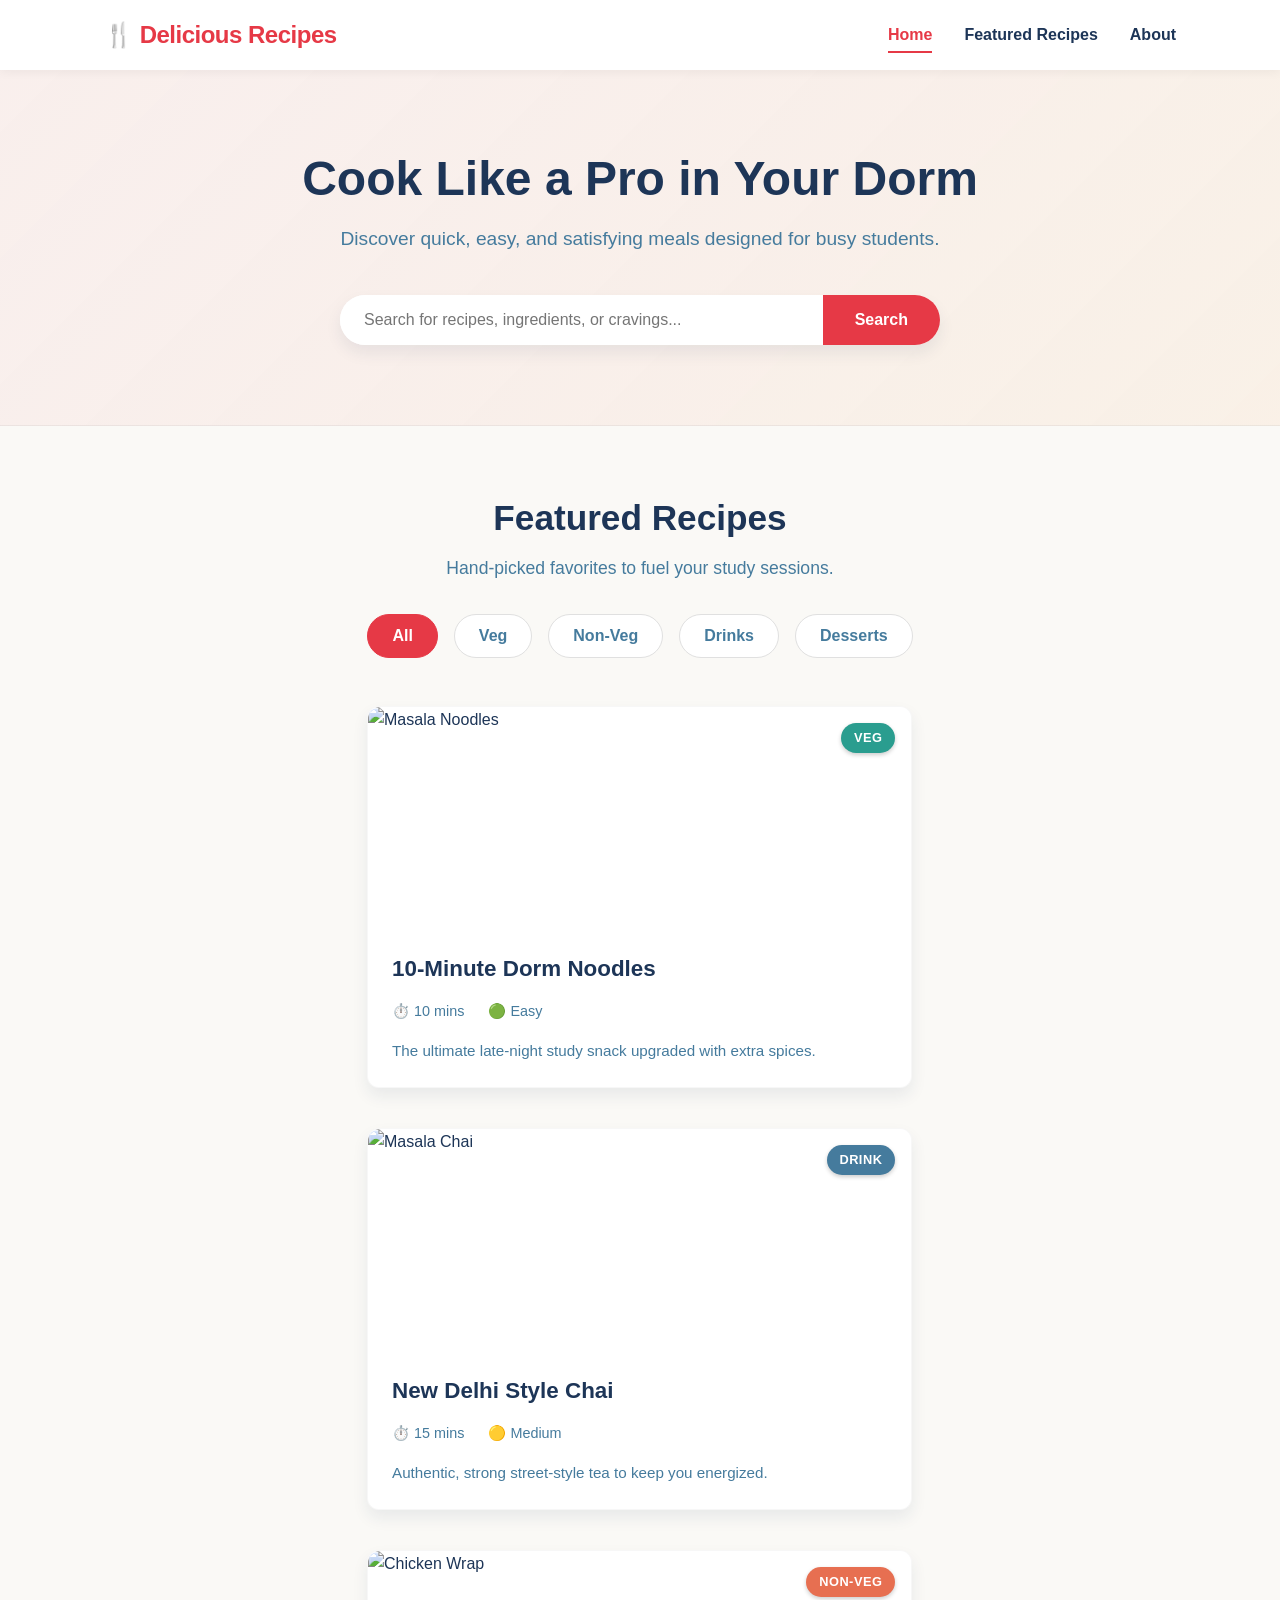
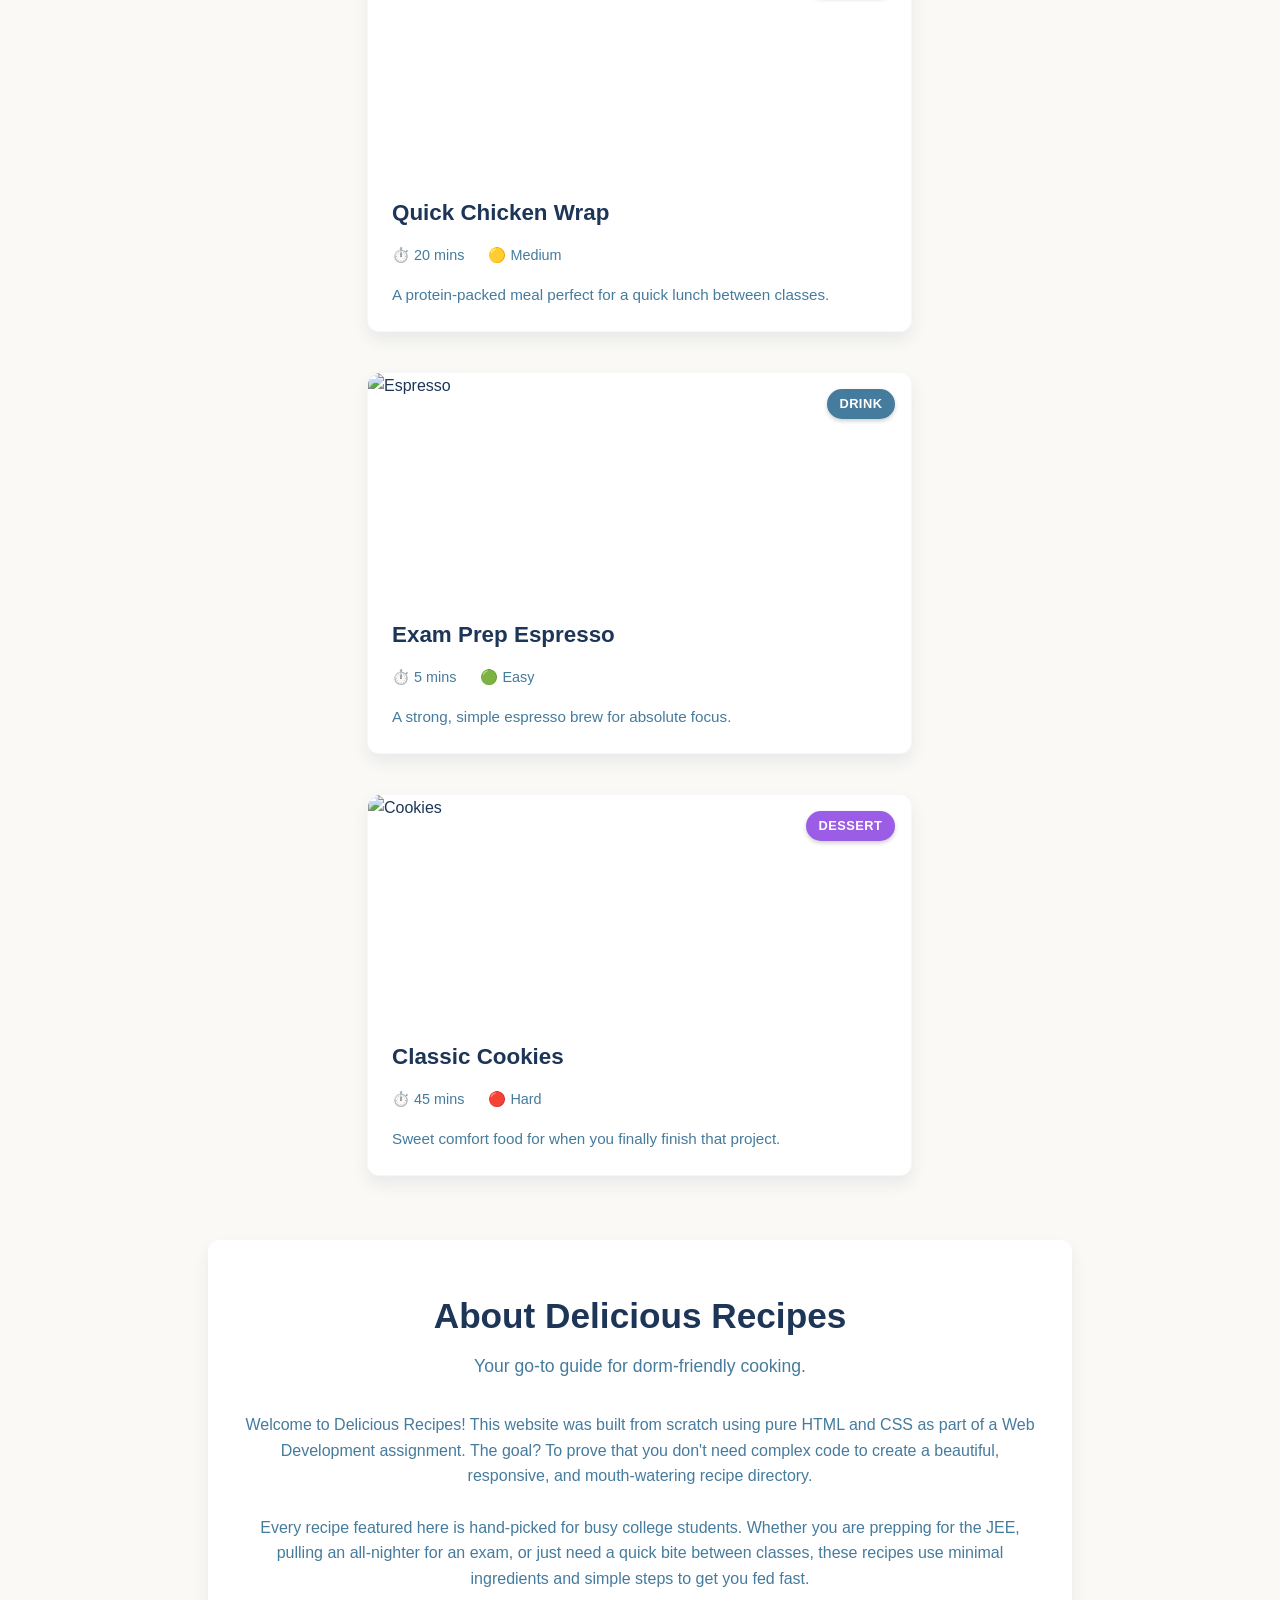
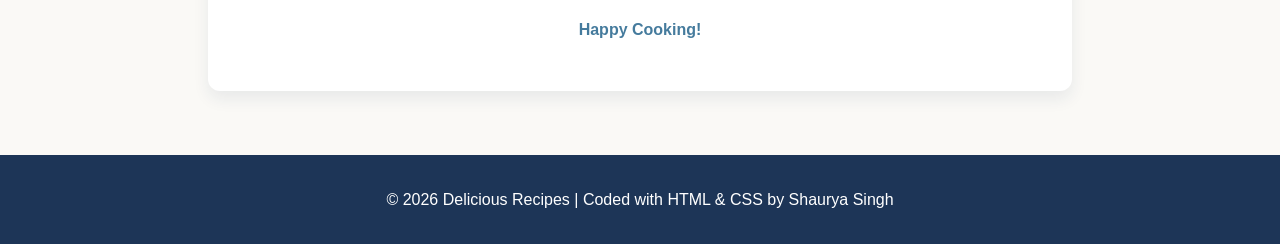
==== index.html @ 9cd1aa67 "Add files via upload" ====
<!DOCTYPE html>
<html lang="en">
<head>
    <meta charset="UTF-8">
    <meta name="viewport" content="width=device-width, initial-scale=1.0">
    <title>Delicious Recipes | Home</title>
    <link rel="stylesheet" href="styles.css">
</head>
<body>
    <nav>
        <div class="nav-container">
            <a href="index.html" class="logo">🍴 Delicious Recipes</a>
            <ul class="nav-links">
                <li><a href="index.html" class="active">Home</a></li>
                <li><a href="#featured">Featured Recipes</a></li>
                <li><a href="#about">About</a></li>
            </ul>
        </div>
    </nav>

    <header class="hero-section">
        <div class="hero-content">
            <h1>Cook Like a Pro in Your Dorm</h1>
            <p>Discover quick, easy, and satisfying meals designed for busy students.</p>
            
            <div class="search-bar">
                <input type="text" placeholder="Search for recipes, ingredients, or cravings...">
                <button type="button">Search</button>
            </div>
        </div>
    </header>

    <main class="container" id="featured">
        <div class="section-header">
            <h2>Featured Recipes</h2>
            <p class="subtitle">Hand-picked favorites to fuel your study sessions.</p>
        </div>

        <div class="categories">
            <span class="category-pill active">All</span>
            <span class="category-pill">Veg</span>
            <span class="category-pill">Non-Veg</span>
            <span class="category-pill">Drinks</span>
            <span class="category-pill">Desserts</span>
        </div>

        <div class="recipe-grid">
            
            <a href="recipe1.html" class="recipe-card fade-in" style="animation-delay: 0.1s;">
                <div class="card-image">
                    <img src="https://images.unsplash.com/photo-1585032226651-759b368d7246?auto=format&fit=crop&w=600&q=80" alt="Masala Noodles">
                    <span class="badge veg">Veg</span>
                </div>
                <div class="card-content">
                    <h3>10-Minute Dorm Noodles</h3>
                    <div class="meta-tags">
                        <span>⏱️ 10 mins</span>
                        <span>🟢 Easy</span>
                    </div>
                    <p>The ultimate late-night study snack upgraded with extra spices.</p>
                </div>
            </a>

            <a href="recipe2.html" class="recipe-card fade-in" style="animation-delay: 0.2s;">
                <div class="card-image">
                    <img src="https://images.unsplash.com/photo-1544787219-7f47ccb76574?auto=format&fit=crop&w=600&q=80" alt="Masala Chai">
                    <span class="badge drink">Drink</span>
                </div>
                <div class="card-content">
                    <h3>New Delhi Style Chai</h3>
                    <div class="meta-tags">
                        <span>⏱️ 15 mins</span>
                        <span>🟡 Medium</span>
                    </div>
                    <p>Authentic, strong street-style tea to keep you energized.</p>
                </div>
            </a>

            <a href="recipe3.html" class="recipe-card fade-in" style="animation-delay: 0.3s;">
                <div class="card-image">
                    <img src="https://images.unsplash.com/photo-1626700051175-6818013e1d4f?auto=format&fit=crop&w=600&q=80" alt="Chicken Wrap">
                    <span class="badge non-veg">Non-Veg</span>
                </div>
                <div class="card-content">
                    <h3>Quick Chicken Wrap</h3>
                    <div class="meta-tags">
                        <span>⏱️ 20 mins</span>
                        <span>🟡 Medium</span>
                    </div>
                    <p>A protein-packed meal perfect for a quick lunch between classes.</p>
                </div>
            </a>

            <a href="recipe4.html" class="recipe-card fade-in" style="animation-delay: 0.4s;">
                <div class="card-image">
                    <img src="https://images.pexels.com/photos/302899/pexels-photo-302899.jpeg?auto=compress&cs=tinysrgb&w=600" alt="Espresso">
                    <span class="badge drink">Drink</span>
                </div>
                <div class="card-content">
                    <h3>Exam Prep Espresso</h3>
                    <div class="meta-tags">
                        <span>⏱️ 5 mins</span>
                        <span>🟢 Easy</span>
                    </div>
                    <p>A strong, simple espresso brew for absolute focus.</p>
                </div>
            </a>

            <a href="recipe5.html" class="recipe-card fade-in" style="animation-delay: 0.5s;">
                <div class="card-image">
                    <img src="https://images.unsplash.com/photo-1499636136210-6f4ee915583e?auto=format&fit=crop&w=600&q=80" alt="Cookies">
                    <span class="badge dessert">Dessert</span>
                </div>
                <div class="card-content">
                    <h3>Classic Cookies</h3>
                    <div class="meta-tags">
                        <span>⏱️ 45 mins</span>
                        <span>🔴 Hard</span>
                    </div>
                    <p>Sweet comfort food for when you finally finish that project.</p>
                </div>
            </a>

        </div>
    </main>

    <section class="container" id="about" style="background-color: var(--white); border-radius: var(--border-radius); box-shadow: var(--shadow); margin-bottom: 4rem; padding: 3rem 2rem; text-align: center;">
        <div class="section-header">
            <h2>About Delicious Recipes</h2>
            <p class="subtitle">Your go-to guide for dorm-friendly cooking.</p>
        </div>
        <div class="about-content" style="max-width: 800px; margin: 0 auto; color: var(--text-light);">
            <p>Welcome to Delicious Recipes! This website was built from scratch using pure HTML and CSS as part of a Web Development assignment. The goal? To prove that you don't need complex code to create a beautiful, responsive, and mouth-watering recipe directory.</p>
            <br>
            <p>Every recipe featured here is hand-picked for busy college students. Whether you are prepping for the JEE, pulling an all-nighter for an exam, or just need a quick bite between classes, these recipes use minimal ingredients and simple steps to get you fed fast.</p>
            <br>
            <p><strong>Happy Cooking!</strong></p>
        </div>
    </section>

    <footer>
        <p>&copy; 2026 Delicious Recipes | Coded with HTML & CSS by Shaurya Singh</p>
    </footer>
</body>
</html>
---- styles.css ----
/* css/styles.css */

/* --- Color Variables & Reset --- */
:root {
    --primary: #e63946; /* Vibrant Food Red */
    --secondary: #f4a261; /* Warm Orange */
    --bg-color: #faf9f6; /* Off-white background */
    --text-dark: #1d3557; /* Deep Navy text */
    --text-light: #457b9d; /* Softer Blue text */
    --white: #ffffff;
    --shadow: 0 8px 16px rgba(29, 53, 87, 0.08);
    --hover-shadow: 0 12px 24px rgba(230, 57, 70, 0.15);
    --border-radius: 12px;
    --transition: all 0.3s ease;
}

* {
    margin: 0;
    padding: 0;
    box-sizing: border-box;
}

body {
    font-family: -apple-system, BlinkMacSystemFont, "Segoe UI", Roboto, Helvetica, Arial, sans-serif;
    background-color: var(--bg-color);
    color: var(--text-dark);
    line-height: 1.6;
    display: flex;
    flex-direction: column;
    min-height: 100vh;
}

/* --- Navigation --- */
nav {
    background-color: var(--white);
    box-shadow: 0 2px 10px rgba(0,0,0,0.05);
    position: sticky;
    top: 0;
    z-index: 1000;
}

.nav-container {
    max-width: 1200px;
    margin: 0 auto;
    padding: 1rem 5%;
    display: flex;
    justify-content: space-between;
    align-items: center;
}

.logo {
    font-size: 1.5rem;
    font-weight: 800;
    color: var(--primary);
    text-decoration: none;
    letter-spacing: -0.5px;
}

.nav-links {
    list-style: none;
    display: flex;
    gap: 2rem;
}

.nav-links a {
    text-decoration: none;
    color: var(--text-dark);
    font-weight: 600;
    transition: var(--transition);
    padding: 0.5rem 0;
}

.nav-links a:hover, .nav-links a.active {
    color: var(--primary);
    border-bottom: 2px solid var(--primary);
}

/* --- Hero Section & Search (Center Aligned) --- */
.hero-section {
    background: linear-gradient(135deg, rgba(230, 57, 70, 0.05) 0%, rgba(244, 162, 97, 0.1) 100%);
    padding: 5rem 2rem;
    text-align: center;
    border-bottom: 1px solid rgba(0,0,0,0.05);
}

.hero-content {
    max-width: 800px;
    margin: 0 auto;
}

.hero-content h1 {
    font-size: 3rem;
    color: var(--text-dark);
    margin-bottom: 1rem;
    line-height: 1.2;
}

.hero-content p {
    font-size: 1.2rem;
    color: var(--text-light);
    margin-bottom: 2.5rem;
}

/* UI Only Search Bar */
.search-bar {
    display: flex;
    max-width: 600px;
    margin: 0 auto;
    box-shadow: var(--shadow);
    border-radius: 50px;
    overflow: hidden;
    background: var(--white);
}

.search-bar input {
    flex: 1;
    padding: 1rem 1.5rem;
    border: none;
    font-size: 1rem;
    outline: none;
}

.search-bar button {
    padding: 0 2rem;
    background-color: var(--primary);
    color: var(--white);
    border: none;
    font-size: 1rem;
    font-weight: bold;
    cursor: pointer;
    transition: var(--transition);
}

.search-bar button:hover {
    background-color: #d62828;
}

/* --- Main Layout & Typography --- */
.container {
    max-width: 1200px;
    margin: 0 auto;
    padding: 4rem 2rem;
    flex: 1;
}

.section-header {
    text-align: center;
    margin-bottom: 2rem;
}

.section-header h2 {
    font-size: 2.2rem;
    margin-bottom: 0.5rem;
}

.subtitle {
    color: var(--text-light);
    font-size: 1.1rem;
}

/* Bonus: Categories */
.categories {
    display: flex;
    justify-content: center;
    flex-wrap: wrap;
    gap: 1rem;
    margin-bottom: 3rem;
}

.category-pill {
    padding: 0.5rem 1.5rem;
    background-color: var(--white);
    border: 1px solid #e0e0e0;
    border-radius: 50px;
    font-weight: 600;
    color: var(--text-light);
    cursor: pointer;
    transition: var(--transition);
}

.category-pill:hover, .category-pill.active {
    background-color: var(--primary);
    color: var(--white);
    border-color: var(--primary);
}

/* --- Recipe Grid & Cards --- */
.recipe-grid {
    display: grid;
    grid-template-columns: repeat(auto-fill, minmax(320px, 1fr));
    gap: 2.5rem;
}

.recipe-card {
    background: var(--white);
    border-radius: var(--border-radius);
    text-decoration: none;
    color: inherit;
    display: flex;
    flex-direction: column;
    box-shadow: var(--shadow);
    transition: var(--transition);
    border: 1px solid rgba(0,0,0,0.03);
}

.recipe-card:hover {
    transform: translateY(-8px);
    box-shadow: var(--hover-shadow);
}

.card-image {
    position: relative;
    width: 100%;
    height: 220px;
}

.card-image img {
    width: 100%;
    height: 100%;
    object-fit: cover;
    border-radius: var(--border-radius) var(--border-radius) 0 0;
}

/* Category Badges on Images */
.badge {
    position: absolute;
    top: 1rem;
    right: 1rem;
    padding: 0.3rem 0.8rem;
    border-radius: 20px;
    font-size: 0.8rem;
    font-weight: bold;
    color: white;
    text-transform: uppercase;
    letter-spacing: 0.5px;
    box-shadow: 0 2px 4px rgba(0,0,0,0.2);
}

.veg { background-color: #2a9d8f; }
.non-veg { background-color: #e76f51; }
.drink { background-color: #457b9d; }
.dessert { background-color: #9b5de5; }

/* Left-Aligned Card Text */
.card-content {
    padding: 1.5rem;
    text-align: left; /* Explicitly left-aligned for readability */
    display: flex;
    flex-direction: column;
    flex-grow: 1;
}

.card-content h3 {
    font-size: 1.4rem;
    color: var(--text-dark);
    margin-bottom: 0.8rem;
}

.meta-tags {
    display: flex;
    gap: 1.5rem;
    font-size: 0.9rem;
    color: var(--text-light);
    margin-bottom: 1rem;
    font-weight: 500;
}

.card-content p {
    color: var(--text-light);
    font-size: 0.95rem;
    margin-top: auto;
}

/* --- Footer --- */
footer {
    text-align: center;
    padding: 2rem;
    background-color: var(--text-dark);
    color: var(--white);
    margin-top: auto;
}

/* --- Bonus: CSS Animations --- */
@keyframes fadeInScale {
    from {
        opacity: 0;
        transform: scale(0.95) translateY(20px);
    }
    to {
        opacity: 1;
        transform: scale(1) translateY(0);
    }
}

.fade-in {
    animation: fadeInScale 0.6s ease-out forwards;
    opacity: 0; /* Starts invisible, animation makes it appear */
}

/* --- Responsive Design (Mandatory) --- */
@media (max-width: 768px) {
    .nav-container {
        flex-direction: column;
        gap: 1rem;
    }
    .hero-content h1 {
        font-size: 2.2rem;
    }
    .search-bar {
        flex-direction: column;
        border-radius: 12px;
    }
    .search-bar button {
        padding: 1rem;
        border-radius: 0 0 12px 12px;
    }
    .recipe-grid {
        grid-template-columns: 1fr;
    }
}
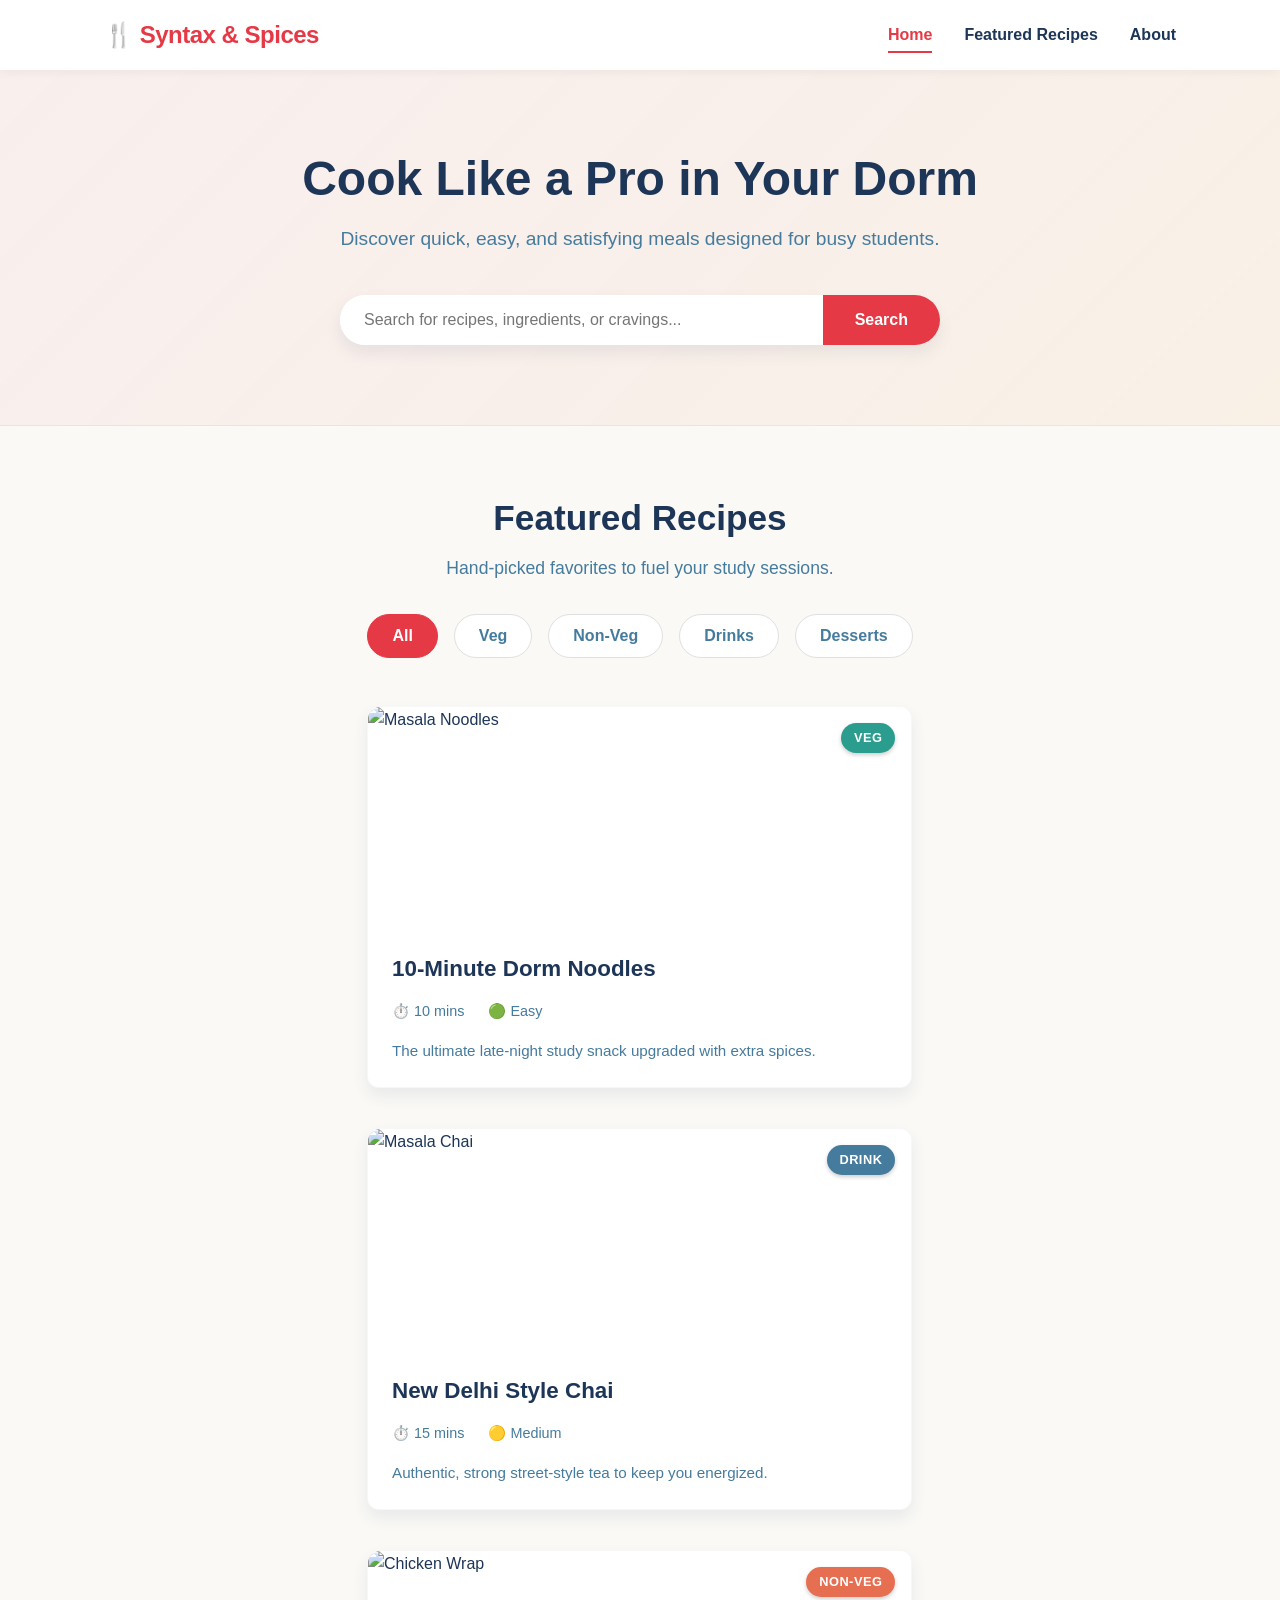
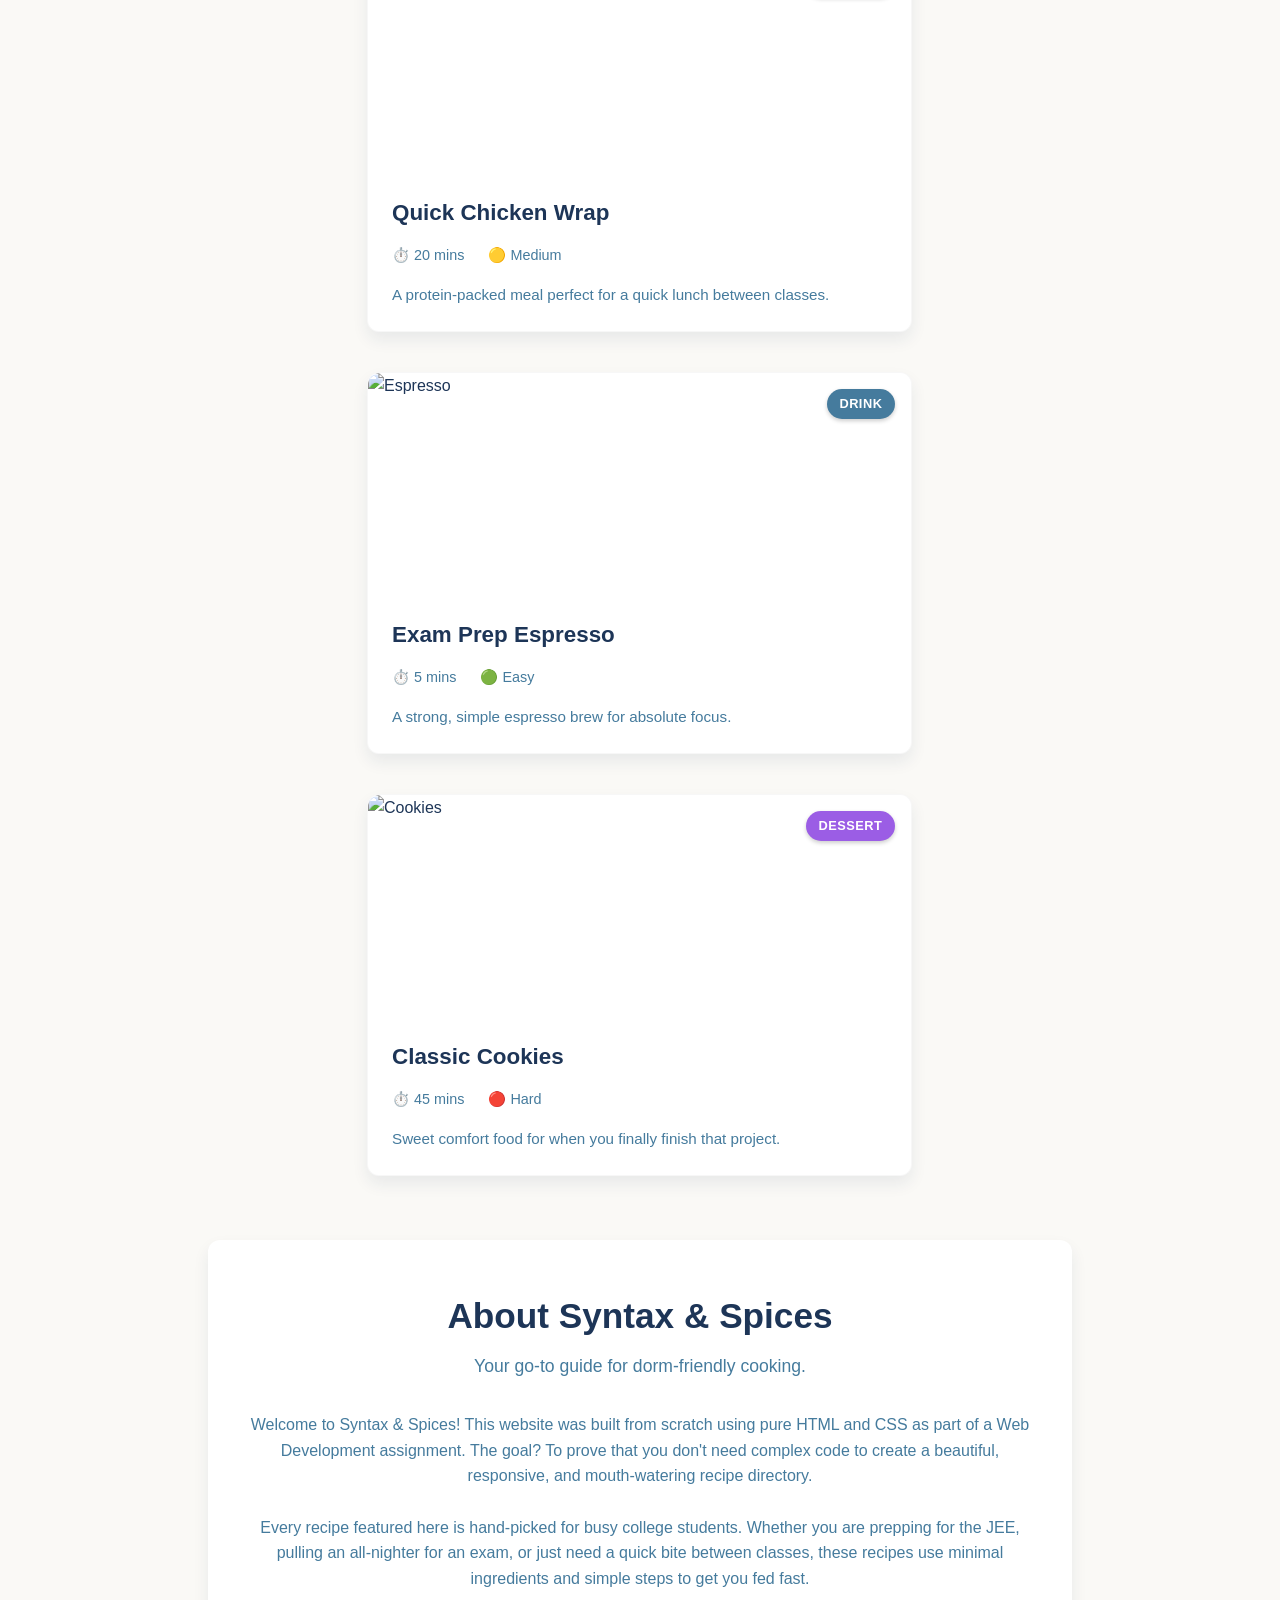
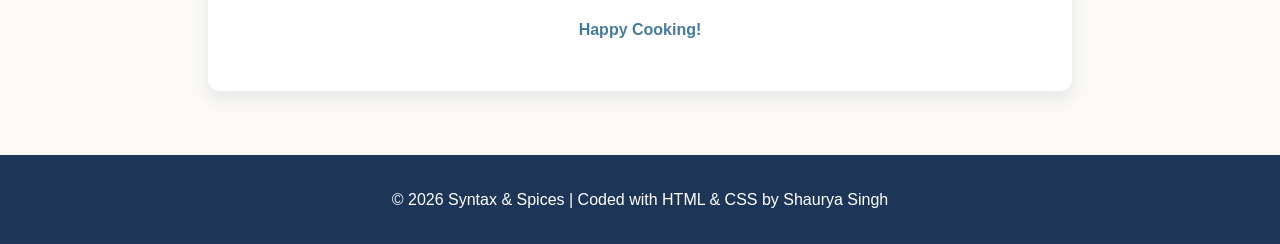
==== commit 112e6662: "Rename website from 'Delicious Recipes' to 'Syntax & Spices'" ====
--- a/index.html
+++ b/index.html
@@ -3,13 +3,13 @@
 <head>
     <meta charset="UTF-8">
     <meta name="viewport" content="width=device-width, initial-scale=1.0">
-    <title>Delicious Recipes | Home</title>
+    <title>Syntax & Spices | Home</title>
     <link rel="stylesheet" href="styles.css">
 </head>
 <body>
     <nav>
         <div class="nav-container">
-            <a href="index.html" class="logo">🍴 Delicious Recipes</a>
+            <a href="index.html" class="logo">🍴 Syntax & Spices</a>
             <ul class="nav-links">
                 <li><a href="index.html" class="active">Home</a></li>
                 <li><a href="#featured">Featured Recipes</a></li>
@@ -126,11 +126,11 @@
 
     <section class="container" id="about" style="background-color: var(--white); border-radius: var(--border-radius); box-shadow: var(--shadow); margin-bottom: 4rem; padding: 3rem 2rem; text-align: center;">
         <div class="section-header">
-            <h2>About Delicious Recipes</h2>
+            <h2>About Syntax & Spices</h2>
             <p class="subtitle">Your go-to guide for dorm-friendly cooking.</p>
         </div>
         <div class="about-content" style="max-width: 800px; margin: 0 auto; color: var(--text-light);">
-            <p>Welcome to Delicious Recipes! This website was built from scratch using pure HTML and CSS as part of a Web Development assignment. The goal? To prove that you don't need complex code to create a beautiful, responsive, and mouth-watering recipe directory.</p>
+            <p>Welcome to Syntax & Spices! This website was built from scratch using pure HTML and CSS as part of a Web Development assignment. The goal? To prove that you don't need complex code to create a beautiful, responsive, and mouth-watering recipe directory.</p>
             <br>
             <p>Every recipe featured here is hand-picked for busy college students. Whether you are prepping for the JEE, pulling an all-nighter for an exam, or just need a quick bite between classes, these recipes use minimal ingredients and simple steps to get you fed fast.</p>
             <br>
@@ -139,7 +139,7 @@
     </section>
 
     <footer>
-        <p>&copy; 2026 Delicious Recipes | Coded with HTML & CSS by Shaurya Singh</p>
+        <p>&copy; 2026 Syntax & Spices | Coded with HTML & CSS by Shaurya Singh</p>
     </footer>
 </body>
-</html>+</html>
